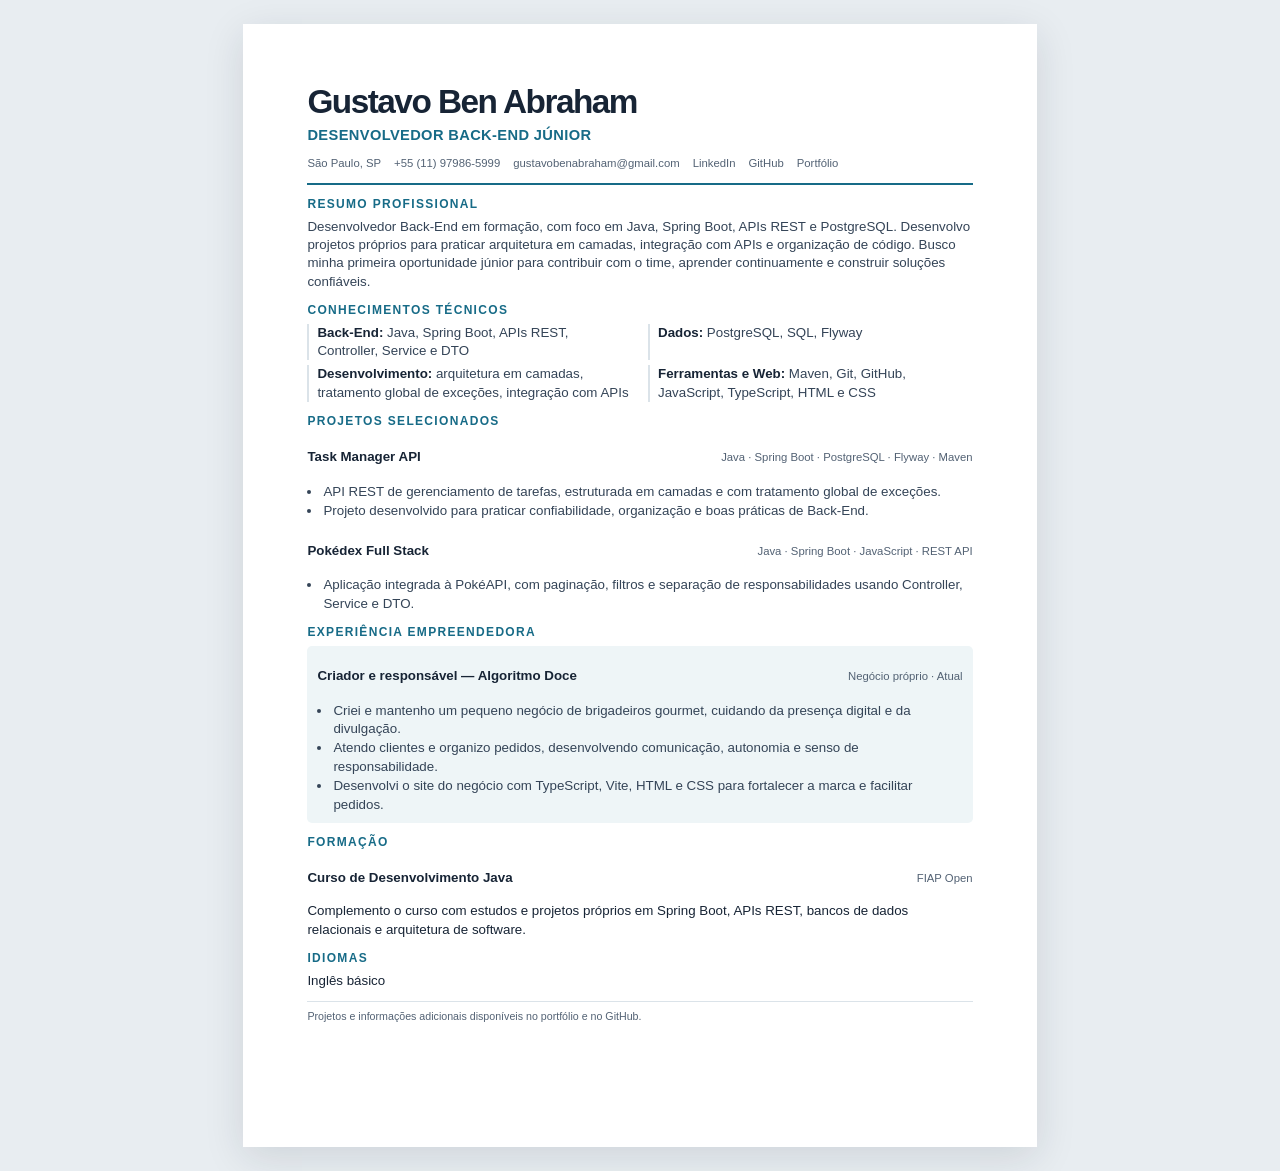
==== curriculo.html @ 4244d700 "Add downloadable junior backend CV" ====
<!DOCTYPE html>
<html lang="pt-BR">
<head>
  <meta charset="UTF-8" />
  <meta name="viewport" content="width=device-width, initial-scale=1" />
  <meta name="description" content="Currículo profissional de Gustavo Ben Abraham, desenvolvedor Back-End júnior com foco em Java e Spring Boot." />
  <title>Currículo — Gustavo Ben Abraham</title>
  <style>
    :root {
      color-scheme: light;
      --ink: #172435;
      --muted: #536274;
      --accent: #176b87;
      --line: #dbe3e9;
      --paper: #fff;
      --soft: #eef5f7;
    }

    * { box-sizing: border-box; }

    body {
      margin: 0;
      background: #e8edf1;
      color: var(--ink);
      font: 10pt/1.38 "Segoe UI", Arial, sans-serif;
      -webkit-font-smoothing: antialiased;
    }

    .resume {
      width: min(210mm, 100%);
      min-height: 297mm;
      margin: 24px auto;
      padding: 16mm 17mm 15mm;
      background: var(--paper);
      box-shadow: 0 10px 38px rgba(23, 36, 53, 0.12);
    }

    .header {
      padding-bottom: 12px;
      border-bottom: 2px solid var(--accent);
    }

    h1 {
      margin: 0;
      font-size: 25pt;
      line-height: 1.05;
      letter-spacing: -0.045em;
    }

    .role {
      margin: 6px 0 10px;
      color: var(--accent);
      font-size: 11pt;
      font-weight: 700;
      letter-spacing: 0.025em;
    }

    .contact {
      display: flex;
      flex-wrap: wrap;
      gap: 4px 13px;
      color: var(--muted);
      font-size: 8.5pt;
    }

    a { color: inherit; text-decoration: none; }

    section { margin-top: 12px; }

    h2 {
      margin: 0 0 6px;
      color: var(--accent);
      font-size: 9pt;
      line-height: 1.2;
      letter-spacing: 0.11em;
      text-transform: uppercase;
    }

    p { margin: 0; }

    .summary { color: #344457; }

    .skills {
      display: grid;
      grid-template-columns: 1fr 1fr;
      gap: 5px 16px;
    }

    .skill {
      padding-left: 8px;
      border-left: 2px solid var(--line);
      color: #344457;
    }

    .skill strong { color: var(--ink); }

    .entry { margin-top: 8px; }

    .entry:first-of-type { margin-top: 0; }

    .entry-heading {
      display: flex;
      align-items: baseline;
      justify-content: space-between;
      gap: 12px;
      margin-bottom: 2px;
    }

    .entry-title { font-size: 10pt; font-weight: 700; }

    .entry-meta { color: var(--muted); font-size: 8.5pt; }

    ul {
      margin: 3px 0 0;
      padding-left: 15px;
      color: #344457;
    }

    li { margin: 1px 0; padding-left: 1px; }

    .business {
      padding: 8px 10px;
      border-radius: 5px;
      background: var(--soft);
    }

    .footer-note {
      margin-top: 11px;
      padding-top: 7px;
      border-top: 1px solid var(--line);
      color: var(--muted);
      font-size: 8pt;
    }

    @media (max-width: 640px) {
      .resume { width: 100%; min-height: 0; margin: 0; padding: 28px 22px; box-shadow: none; }
      h1 { font-size: 23pt; }
      .skills { grid-template-columns: 1fr; }
      .entry-heading { align-items: flex-start; flex-direction: column; gap: 0; }
    }

    @page { size: A4; margin: 0; }

    @media print {
      body { background: #fff; font-size: 9.5pt; }
      .resume { width: 210mm; min-height: 297mm; margin: 0; padding: 15mm 17mm; box-shadow: none; }
      a { color: inherit; }
      section, .entry, .business { break-inside: avoid; }
      * { print-color-adjust: exact; -webkit-print-color-adjust: exact; }
    }
  </style>
</head>
<body>
  <main class="resume">
    <header class="header">
      <h1>Gustavo Ben Abraham</h1>
      <p class="role">DESENVOLVEDOR BACK-END JÚNIOR</p>
      <div class="contact" aria-label="Informações de contato">
        <span>São Paulo, SP</span>
        <a href="tel:+5511979865999">+55 (11) 97986-5999</a>
        <a href="mailto:gustavobenabraham@gmail.com">gustavobenabraham@gmail.com</a>
        <a href="https://www.linkedin.com/in/gustavo-ben-abraham-81058119b/">LinkedIn</a>
        <a href="https://github.com/GustavoBenAbraham">GitHub</a>
        <a href="https://gustavobenabraham.github.io/portifolio/">Portfólio</a>
      </div>
    </header>

    <section aria-labelledby="profile-heading">
      <h2 id="profile-heading">Resumo profissional</h2>
      <p class="summary">Desenvolvedor Back-End em formação, com foco em Java, Spring Boot, APIs REST e PostgreSQL. Desenvolvo projetos próprios para praticar arquitetura em camadas, integração com APIs e organização de código. Busco minha primeira oportunidade júnior para contribuir com o time, aprender continuamente e construir soluções confiáveis.</p>
    </section>

    <section aria-labelledby="skills-heading">
      <h2 id="skills-heading">Conhecimentos técnicos</h2>
      <div class="skills">
        <p class="skill"><strong>Back-End:</strong> Java, Spring Boot, APIs REST, Controller, Service e DTO</p>
        <p class="skill"><strong>Dados:</strong> PostgreSQL, SQL, Flyway</p>
        <p class="skill"><strong>Desenvolvimento:</strong> arquitetura em camadas, tratamento global de exceções, integração com APIs</p>
        <p class="skill"><strong>Ferramentas e Web:</strong> Maven, Git, GitHub, JavaScript, TypeScript, HTML e CSS</p>
      </div>
    </section>

    <section aria-labelledby="projects-heading">
      <h2 id="projects-heading">Projetos selecionados</h2>
      <article class="entry">
        <div class="entry-heading">
          <h3 class="entry-title">Task Manager API</h3>
          <span class="entry-meta">Java · Spring Boot · PostgreSQL · Flyway · Maven</span>
        </div>
        <ul>
          <li>API REST de gerenciamento de tarefas, estruturada em camadas e com tratamento global de exceções.</li>
          <li>Projeto desenvolvido para praticar confiabilidade, organização e boas práticas de Back-End.</li>
        </ul>
      </article>
      <article class="entry">
        <div class="entry-heading">
          <h3 class="entry-title">Pokédex Full Stack</h3>
          <span class="entry-meta">Java · Spring Boot · JavaScript · REST API</span>
        </div>
        <ul>
          <li>Aplicação integrada à PokéAPI, com paginação, filtros e separação de responsabilidades usando Controller, Service e DTO.</li>
        </ul>
      </article>
    </section>

    <section aria-labelledby="experience-heading">
      <h2 id="experience-heading">Experiência empreendedora</h2>
      <article class="entry business">
        <div class="entry-heading">
          <h3 class="entry-title">Criador e responsável — Algoritmo Doce</h3>
          <span class="entry-meta">Negócio próprio · Atual</span>
        </div>
        <ul>
          <li>Criei e mantenho um pequeno negócio de brigadeiros gourmet, cuidando da presença digital e da divulgação.</li>
          <li>Atendo clientes e organizo pedidos, desenvolvendo comunicação, autonomia e senso de responsabilidade.</li>
          <li>Desenvolvi o site do negócio com TypeScript, Vite, HTML e CSS para fortalecer a marca e facilitar pedidos.</li>
        </ul>
      </article>
    </section>

    <section aria-labelledby="education-heading">
      <h2 id="education-heading">Formação</h2>
      <article class="entry">
        <div class="entry-heading">
          <h3 class="entry-title">Curso de Desenvolvimento Java</h3>
          <span class="entry-meta">FIAP Open</span>
        </div>
        <p>Complemento o curso com estudos e projetos próprios em Spring Boot, APIs REST, bancos de dados relacionais e arquitetura de software.</p>
      </article>
    </section>

    <section aria-labelledby="languages-heading">
      <h2 id="languages-heading">Idiomas</h2>
      <p>Inglês básico</p>
    </section>

    <p class="footer-note">Projetos e informações adicionais disponíveis no portfólio e no GitHub.</p>
  </main>
</body>
</html>
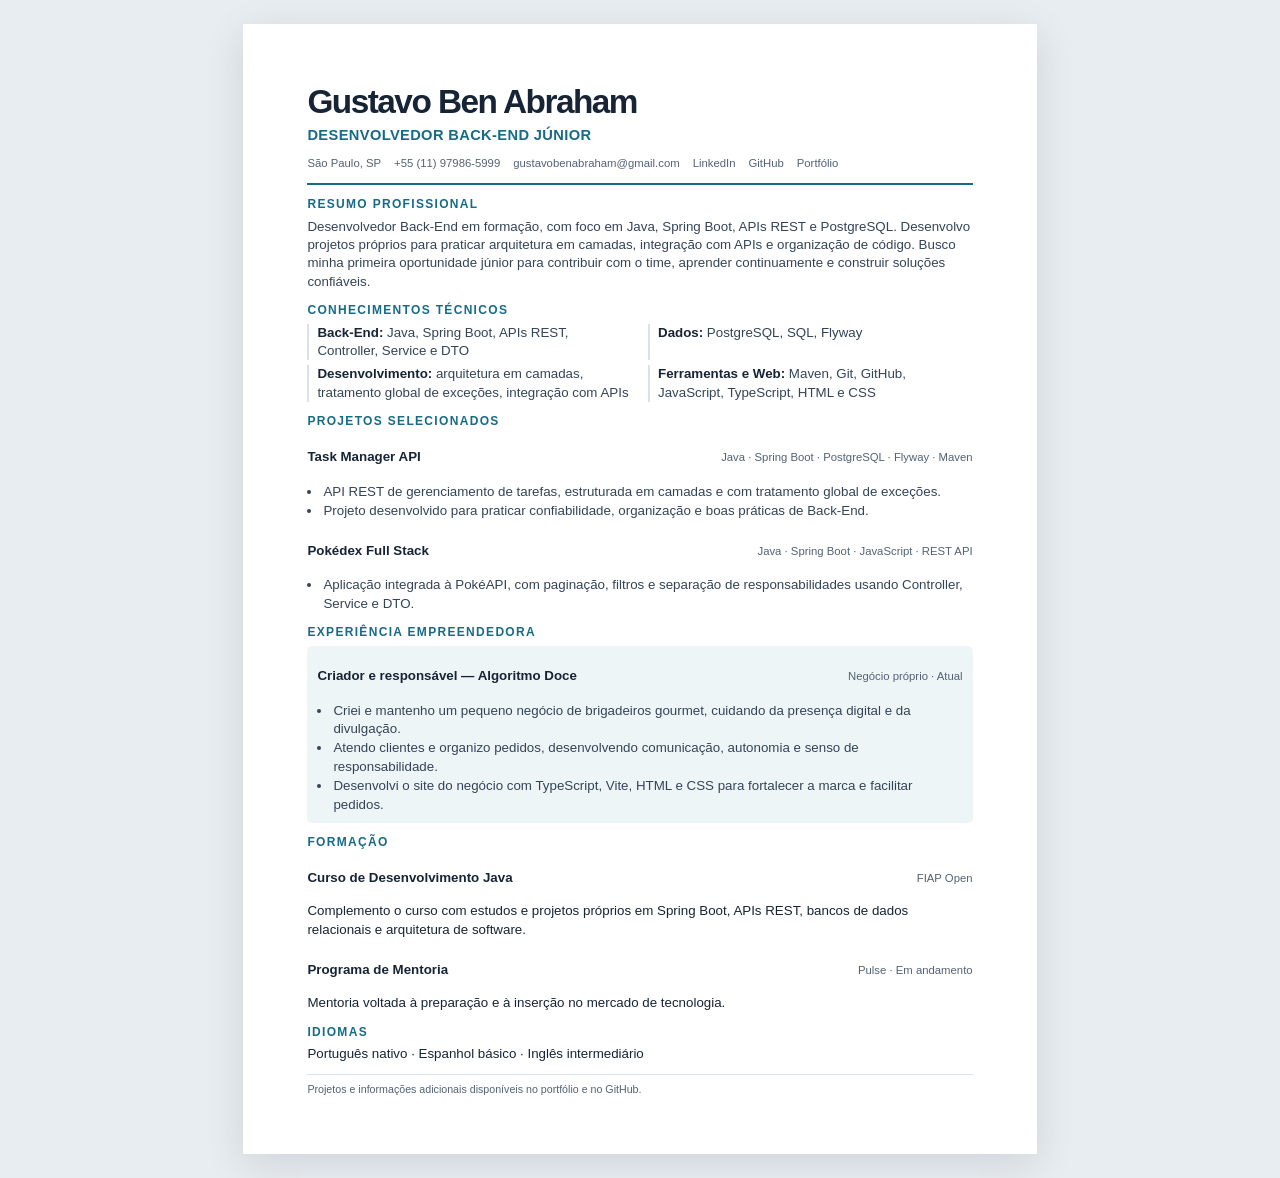
==== commit fc193099: "Update CV with language skills and Pulse mentoring" ====
--- a/curriculo.html
+++ b/curriculo.html
@@ -227,11 +227,18 @@
         </div>
         <p>Complemento o curso com estudos e projetos próprios em Spring Boot, APIs REST, bancos de dados relacionais e arquitetura de software.</p>
       </article>
+      <article class="entry">
+        <div class="entry-heading">
+          <h3 class="entry-title">Programa de Mentoria</h3>
+          <span class="entry-meta">Pulse · Em andamento</span>
+        </div>
+        <p>Mentoria voltada à preparação e à inserção no mercado de tecnologia.</p>
+      </article>
     </section>
 
     <section aria-labelledby="languages-heading">
       <h2 id="languages-heading">Idiomas</h2>
-      <p>Inglês básico</p>
+      <p>Português nativo · Espanhol básico · Inglês intermediário</p>
     </section>
 
     <p class="footer-note">Projetos e informações adicionais disponíveis no portfólio e no GitHub.</p>
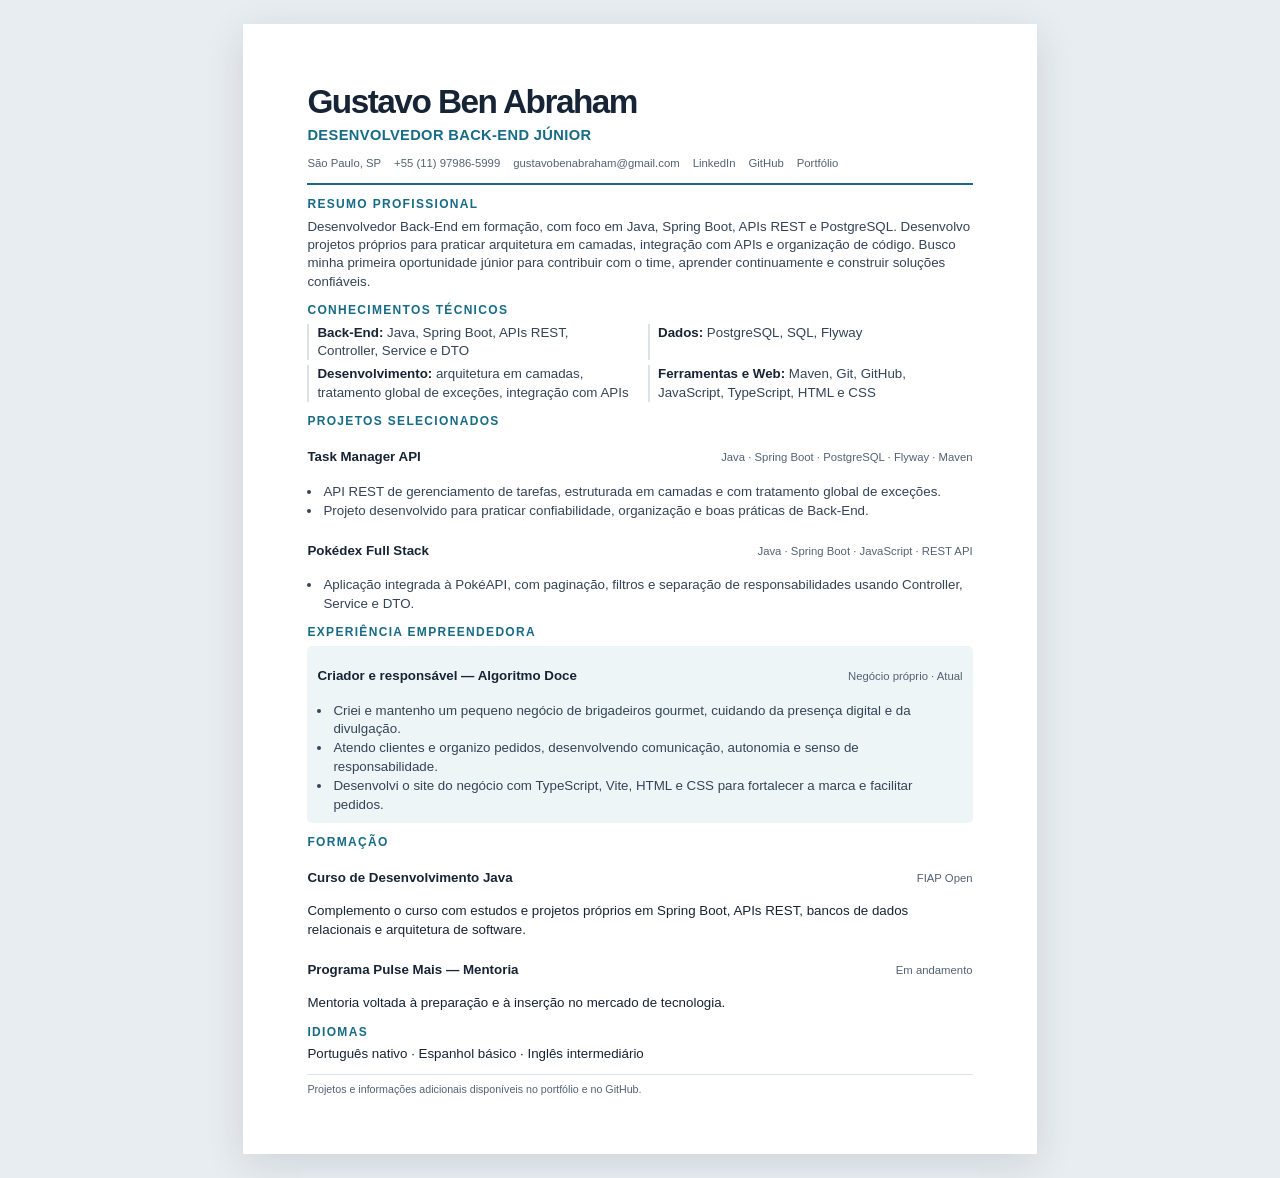
==== commit ee933a35: "Correct Pulse Mais program name in CV" ====
--- a/curriculo.html
+++ b/curriculo.html
@@ -229,8 +229,8 @@
       </article>
       <article class="entry">
         <div class="entry-heading">
-          <h3 class="entry-title">Programa de Mentoria</h3>
-          <span class="entry-meta">Pulse · Em andamento</span>
+          <h3 class="entry-title">Programa Pulse Mais — Mentoria</h3>
+          <span class="entry-meta">Em andamento</span>
         </div>
         <p>Mentoria voltada à preparação e à inserção no mercado de tecnologia.</p>
       </article>
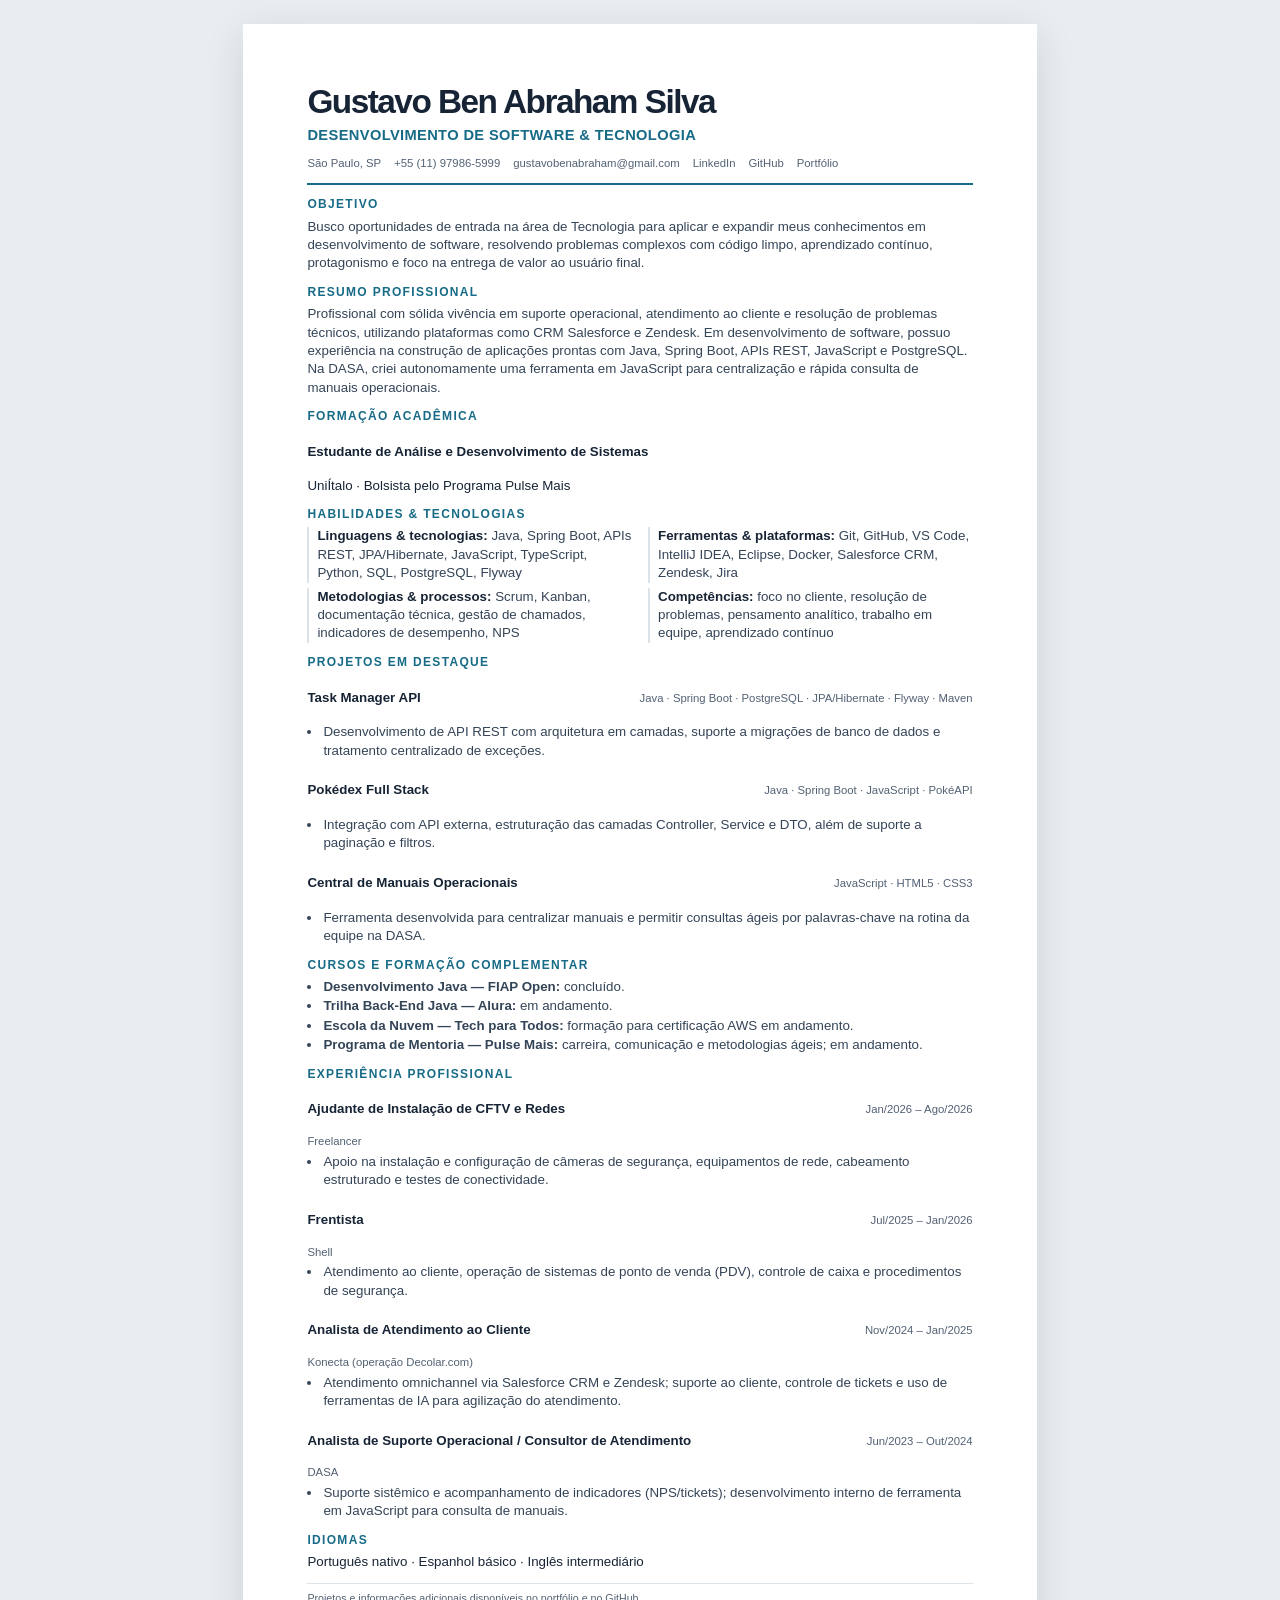
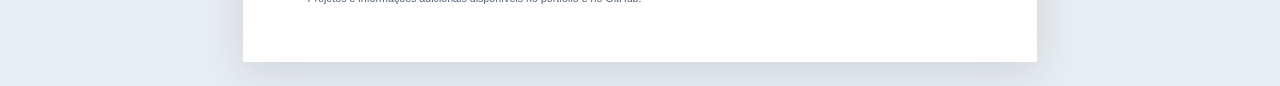
==== commit f14af116: "Atualiza conteúdo e projetos do portfólio Co-authored-by: Copilot <223556219+Copilot@users.noreply.g" ====
--- a/curriculo.html
+++ b/curriculo.html
@@ -3,8 +3,8 @@
 <head>
   <meta charset="UTF-8" />
   <meta name="viewport" content="width=device-width, initial-scale=1" />
-  <meta name="description" content="Currículo profissional de Gustavo Ben Abraham, desenvolvedor Back-End júnior com foco em Java e Spring Boot." />
-  <title>Currículo — Gustavo Ben Abraham</title>
+  <meta name="description" content="Currículo profissional de Gustavo Ben Abraham Silva: desenvolvimento de software, Java, Spring Boot e experiência em suporte operacional e atendimento." />
+  <title>Currículo — Gustavo Ben Abraham Silva</title>
   <style>
     :root {
       color-scheme: light;
@@ -139,11 +139,11 @@
       .entry-heading { align-items: flex-start; flex-direction: column; gap: 0; }
     }
 
-    @page { size: A4; margin: 0; }
+    @page { size: A4; margin: 15mm 17mm; }
 
     @media print {
       body { background: #fff; font-size: 9.5pt; }
-      .resume { width: 210mm; min-height: 297mm; margin: 0; padding: 15mm 17mm; box-shadow: none; }
+      .resume { width: auto; min-height: 0; margin: 0; padding: 0; box-shadow: none; }
       a { color: inherit; }
       section, .entry, .business { break-inside: avoid; }
       * { print-color-adjust: exact; -webkit-print-color-adjust: exact; }
@@ -153,86 +153,130 @@
 <body>
   <main class="resume">
     <header class="header">
-      <h1>Gustavo Ben Abraham</h1>
-      <p class="role">DESENVOLVEDOR BACK-END JÚNIOR</p>
+      <h1>Gustavo Ben Abraham Silva</h1>
+      <p class="role">DESENVOLVIMENTO DE SOFTWARE &amp; TECNOLOGIA</p>
       <div class="contact" aria-label="Informações de contato">
         <span>São Paulo, SP</span>
         <a href="tel:+5511979865999">+55 (11) 97986-5999</a>
         <a href="mailto:gustavobenabraham@gmail.com">gustavobenabraham@gmail.com</a>
-        <a href="https://www.linkedin.com/in/gustavo-ben-abraham-81058119b/">LinkedIn</a>
+        <a href="https://www.linkedin.com/in/gustavo-ben-abraham-silva/">LinkedIn</a>
         <a href="https://github.com/GustavoBenAbraham">GitHub</a>
         <a href="https://gustavobenabraham.github.io/portifolio/">Portfólio</a>
       </div>
     </header>
 
+    <section aria-labelledby="objective-heading">
+      <h2 id="objective-heading">Objetivo</h2>
+      <p class="summary">Busco oportunidades de entrada na área de Tecnologia para aplicar e expandir meus conhecimentos em desenvolvimento de software, resolvendo problemas complexos com código limpo, aprendizado contínuo, protagonismo e foco na entrega de valor ao usuário final.</p>
+    </section>
+
     <section aria-labelledby="profile-heading">
       <h2 id="profile-heading">Resumo profissional</h2>
-      <p class="summary">Desenvolvedor Back-End em formação, com foco em Java, Spring Boot, APIs REST e PostgreSQL. Desenvolvo projetos próprios para praticar arquitetura em camadas, integração com APIs e organização de código. Busco minha primeira oportunidade júnior para contribuir com o time, aprender continuamente e construir soluções confiáveis.</p>
+      <p class="summary">Profissional com sólida vivência em suporte operacional, atendimento ao cliente e resolução de problemas técnicos, utilizando plataformas como CRM Salesforce e Zendesk. Em desenvolvimento de software, possuo experiência na construção de aplicações prontas com Java, Spring Boot, APIs REST, JavaScript e PostgreSQL. Na DASA, criei autonomamente uma ferramenta em JavaScript para centralização e rápida consulta de manuais operacionais.</p>
+    </section>
+
+    <section aria-labelledby="education-heading">
+      <h2 id="education-heading">Formação acadêmica</h2>
+      <article class="entry">
+        <div class="entry-heading">
+          <h3 class="entry-title">Estudante de Análise e Desenvolvimento de Sistemas</h3>
+        </div>
+        <p>UniÍtalo · Bolsista pelo Programa Pulse Mais</p>
+      </article>
     </section>
 
     <section aria-labelledby="skills-heading">
-      <h2 id="skills-heading">Conhecimentos técnicos</h2>
+      <h2 id="skills-heading">Habilidades &amp; tecnologias</h2>
       <div class="skills">
-        <p class="skill"><strong>Back-End:</strong> Java, Spring Boot, APIs REST, Controller, Service e DTO</p>
-        <p class="skill"><strong>Dados:</strong> PostgreSQL, SQL, Flyway</p>
-        <p class="skill"><strong>Desenvolvimento:</strong> arquitetura em camadas, tratamento global de exceções, integração com APIs</p>
-        <p class="skill"><strong>Ferramentas e Web:</strong> Maven, Git, GitHub, JavaScript, TypeScript, HTML e CSS</p>
+        <p class="skill"><strong>Linguagens &amp; tecnologias:</strong> Java, Spring Boot, APIs REST, JPA/Hibernate, JavaScript, TypeScript, Python, SQL, PostgreSQL, Flyway</p>
+        <p class="skill"><strong>Ferramentas &amp; plataformas:</strong> Git, GitHub, VS Code, IntelliJ IDEA, Eclipse, Docker, Salesforce CRM, Zendesk, Jira</p>
+        <p class="skill"><strong>Metodologias &amp; processos:</strong> Scrum, Kanban, documentação técnica, gestão de chamados, indicadores de desempenho, NPS</p>
+        <p class="skill"><strong>Competências:</strong> foco no cliente, resolução de problemas, pensamento analítico, trabalho em equipe, aprendizado contínuo</p>
       </div>
     </section>
 
     <section aria-labelledby="projects-heading">
-      <h2 id="projects-heading">Projetos selecionados</h2>
+      <h2 id="projects-heading">Projetos em destaque</h2>
       <article class="entry">
         <div class="entry-heading">
           <h3 class="entry-title">Task Manager API</h3>
-          <span class="entry-meta">Java · Spring Boot · PostgreSQL · Flyway · Maven</span>
-        </div>
-        <ul>
-          <li>API REST de gerenciamento de tarefas, estruturada em camadas e com tratamento global de exceções.</li>
-          <li>Projeto desenvolvido para praticar confiabilidade, organização e boas práticas de Back-End.</li>
+          <span class="entry-meta">Java · Spring Boot · PostgreSQL · JPA/Hibernate · Flyway · Maven</span>
+        </div>
+        <ul>
+          <li>Desenvolvimento de API REST com arquitetura em camadas, suporte a migrações de banco de dados e tratamento centralizado de exceções.</li>
         </ul>
       </article>
       <article class="entry">
         <div class="entry-heading">
           <h3 class="entry-title">Pokédex Full Stack</h3>
-          <span class="entry-meta">Java · Spring Boot · JavaScript · REST API</span>
-        </div>
-        <ul>
-          <li>Aplicação integrada à PokéAPI, com paginação, filtros e separação de responsabilidades usando Controller, Service e DTO.</li>
-        </ul>
-      </article>
+          <span class="entry-meta">Java · Spring Boot · JavaScript · PokéAPI</span>
+        </div>
+        <ul>
+          <li>Integração com API externa, estruturação das camadas Controller, Service e DTO, além de suporte a paginação e filtros.</li>
+        </ul>
+      </article>
+      <article class="entry">
+        <div class="entry-heading">
+          <h3 class="entry-title">Central de Manuais Operacionais</h3>
+          <span class="entry-meta">JavaScript · HTML5 · CSS3</span>
+        </div>
+        <ul>
+          <li>Ferramenta desenvolvida para centralizar manuais e permitir consultas ágeis por palavras-chave na rotina da equipe na DASA.</li>
+        </ul>
+      </article>
+    </section>
+
+    <section aria-labelledby="courses-heading">
+      <h2 id="courses-heading">Cursos e formação complementar</h2>
+      <ul>
+        <li><strong>Desenvolvimento Java — FIAP Open:</strong> concluído.</li>
+        <li><strong>Trilha Back-End Java — Alura:</strong> em andamento.</li>
+        <li><strong>Escola da Nuvem — Tech para Todos:</strong> formação para certificação AWS em andamento.</li>
+        <li><strong>Programa de Mentoria — Pulse Mais:</strong> carreira, comunicação e metodologias ágeis; em andamento.</li>
+      </ul>
     </section>
 
     <section aria-labelledby="experience-heading">
-      <h2 id="experience-heading">Experiência empreendedora</h2>
-      <article class="entry business">
-        <div class="entry-heading">
-          <h3 class="entry-title">Criador e responsável — Algoritmo Doce</h3>
-          <span class="entry-meta">Negócio próprio · Atual</span>
-        </div>
-        <ul>
-          <li>Criei e mantenho um pequeno negócio de brigadeiros gourmet, cuidando da presença digital e da divulgação.</li>
-          <li>Atendo clientes e organizo pedidos, desenvolvendo comunicação, autonomia e senso de responsabilidade.</li>
-          <li>Desenvolvi o site do negócio com TypeScript, Vite, HTML e CSS para fortalecer a marca e facilitar pedidos.</li>
-        </ul>
-      </article>
-    </section>
-
-    <section aria-labelledby="education-heading">
-      <h2 id="education-heading">Formação</h2>
-      <article class="entry">
-        <div class="entry-heading">
-          <h3 class="entry-title">Curso de Desenvolvimento Java</h3>
-          <span class="entry-meta">FIAP Open</span>
-        </div>
-        <p>Complemento o curso com estudos e projetos próprios em Spring Boot, APIs REST, bancos de dados relacionais e arquitetura de software.</p>
-      </article>
-      <article class="entry">
-        <div class="entry-heading">
-          <h3 class="entry-title">Programa Pulse Mais — Mentoria</h3>
-          <span class="entry-meta">Em andamento</span>
-        </div>
-        <p>Mentoria voltada à preparação e à inserção no mercado de tecnologia.</p>
+      <h2 id="experience-heading">Experiência profissional</h2>
+      <article class="entry">
+        <div class="entry-heading">
+          <h3 class="entry-title">Ajudante de Instalação de CFTV e Redes</h3>
+          <span class="entry-meta">Jan/2026 – Ago/2026</span>
+        </div>
+        <p class="entry-meta">Freelancer</p>
+        <ul>
+          <li>Apoio na instalação e configuração de câmeras de segurança, equipamentos de rede, cabeamento estruturado e testes de conectividade.</li>
+        </ul>
+      </article>
+      <article class="entry">
+        <div class="entry-heading">
+          <h3 class="entry-title">Frentista</h3>
+          <span class="entry-meta">Jul/2025 – Jan/2026</span>
+        </div>
+        <p class="entry-meta">Shell</p>
+        <ul>
+          <li>Atendimento ao cliente, operação de sistemas de ponto de venda (PDV), controle de caixa e procedimentos de segurança.</li>
+        </ul>
+      </article>
+      <article class="entry">
+        <div class="entry-heading">
+          <h3 class="entry-title">Analista de Atendimento ao Cliente</h3>
+          <span class="entry-meta">Nov/2024 – Jan/2025</span>
+        </div>
+        <p class="entry-meta">Konecta (operação Decolar.com)</p>
+        <ul>
+          <li>Atendimento omnichannel via Salesforce CRM e Zendesk; suporte ao cliente, controle de tickets e uso de ferramentas de IA para agilização do atendimento.</li>
+        </ul>
+      </article>
+      <article class="entry">
+        <div class="entry-heading">
+          <h3 class="entry-title">Analista de Suporte Operacional / Consultor de Atendimento</h3>
+          <span class="entry-meta">Jun/2023 – Out/2024</span>
+        </div>
+        <p class="entry-meta">DASA</p>
+        <ul>
+          <li>Suporte sistêmico e acompanhamento de indicadores (NPS/tickets); desenvolvimento interno de ferramenta em JavaScript para consulta de manuais.</li>
+        </ul>
       </article>
     </section>
 
